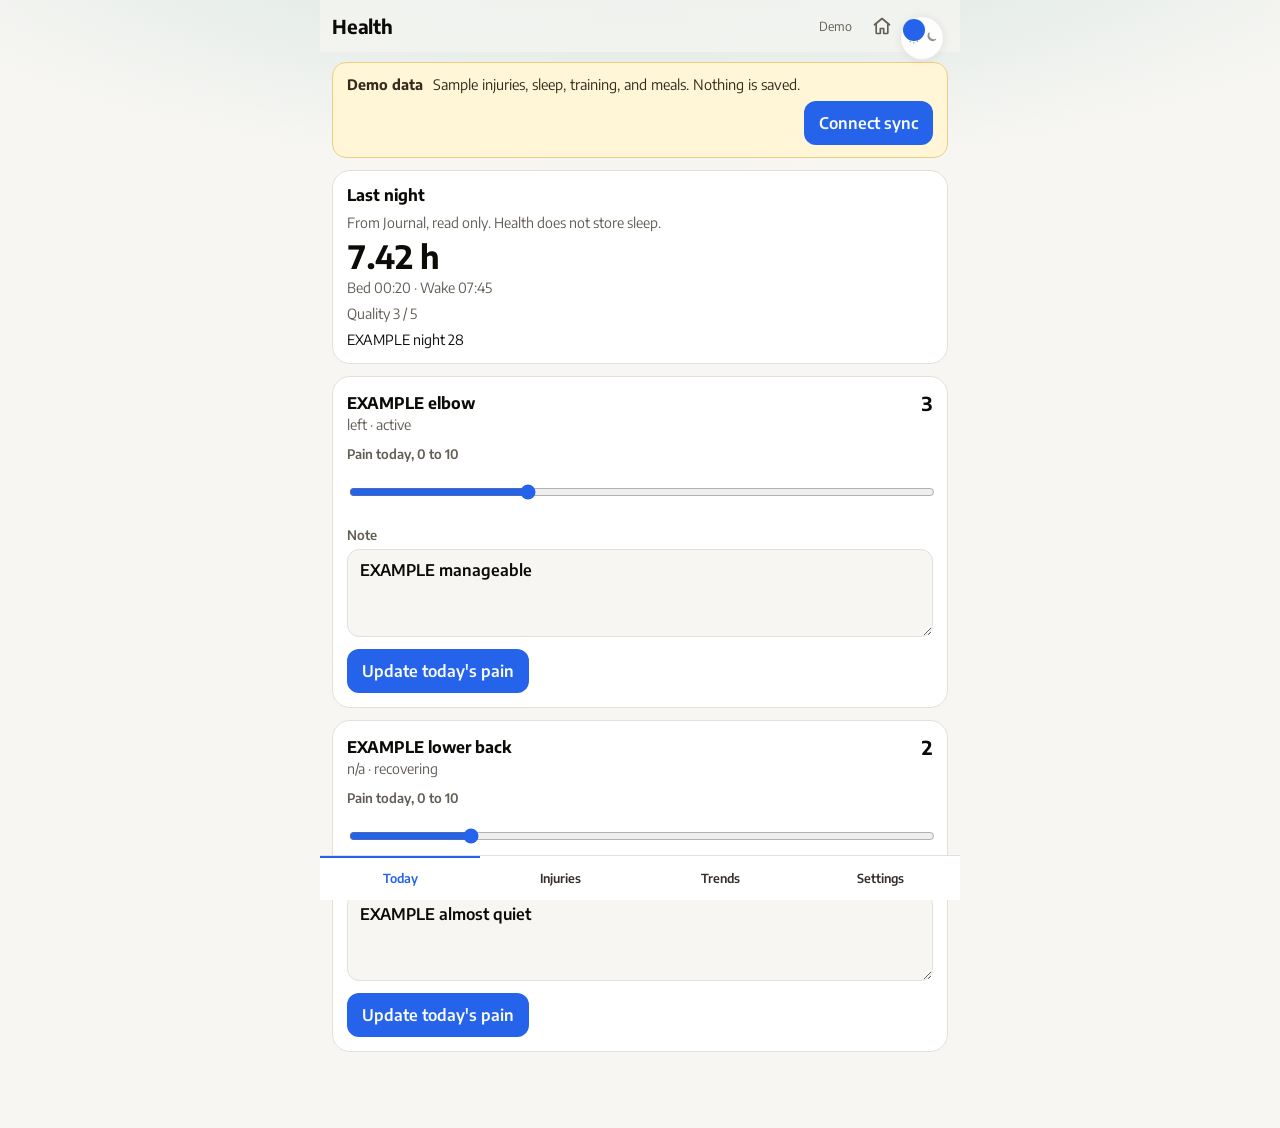
==== index.html @ a03b8b5f "Build the Health app with read-only journal sleep. Injuries and the sleep-target override are the on" ====
<!DOCTYPE html>
<html lang="en">
<head>
  <meta charset="utf-8" />
  <meta name="viewport" content="width=device-width, initial-scale=1, viewport-fit=cover" />
  <meta name="theme-color" content="#f6f4ef" />
  <meta name="description" content="Injuries, a sleep target, and read-only sleep from the journal. Training and nutrition trends stay in their own files." />
  <meta name="mobile-web-app-capable" content="yes" />
  <meta name="apple-mobile-web-app-capable" content="yes" />
  <meta name="apple-mobile-web-app-title" content="Health" />
  <meta name="format-detection" content="telephone=no" />
  <title>Health</title>
  <link rel="icon" href="data:image/svg+xml,<svg xmlns='http://www.w3.org/2000/svg' viewBox='0 0 100 100'><rect width='100' height='100' rx='22' fill='%23141414'/><path d='M50 78s-26-16-26-34a14 14 0 0 1 26-6 14 14 0 0 1 26 6c0 18-26 34-26 34z' fill='%2334d399'/></svg>" />
  <link rel="stylesheet" href="https://fonts.googleapis.com/css2?family=Encode+Sans:wght@400;500;600;700&display=swap" />
  <link rel="stylesheet" href="dong-ui/theme.css?v=1" />
  <link rel="stylesheet" href="styles.css?v=1" />
  <script src="dong-ui/theme.js"></script>
</head>
<body>
  <header>
    <h1>Health</h1>
    <span id="sync-label" aria-live="polite"></span>
    <a class="dong-home-link" href="https://dong-xuyong.github.io/" aria-label="Back to all apps" title="All apps"><svg viewBox="0 0 24 24" width="20" height="20" fill="none" stroke="currentColor" stroke-width="2" stroke-linecap="round" stroke-linejoin="round" aria-hidden="true"><path d="M3 10.5 12 3l9 7.5"/><path d="M5 9.5V20a1 1 0 0 0 1 1h4v-6h4v6h4a1 1 0 0 0 1-1V9.5"/></svg></a>
    <button type="button" data-dong-theme-toggle aria-label="Toggle color theme"></button>
  </header>
  <p id="demo-banner" class="banner" role="status" hidden><strong>Demo data</strong> <span>Sample injuries, sleep, training, and meals. Nothing is saved.</span> <button type="button" id="btn-connect">Connect sync</button></p>
  <p id="format-banner" class="banner banner-warn" role="status" hidden>Newer data format, update the app</p>
  <main id="main"></main>
  <nav class="tabs" aria-label="Health">
    <a href="#/" data-tab="today">Today</a>
    <a href="#/injuries" data-tab="injuries">Injuries</a>
    <a href="#/trends" data-tab="trends">Trends</a>
    <a href="#/settings" data-tab="settings">Settings</a>
  </nav>
  <script src="dong-ui/gh-sync.js?v=1"></script>
  <script src="core.js?v=1"></script>
  <script src="demo.js?v=1"></script>
  <script src="app.js?v=1"></script>
</body>
</html>
---- dong-ui/theme.css ----
/**
 * dong-ui — CloudCLI-inspired design tokens (original reimplementation).
 * Light: warm cream. Dark: near-black. Toggle via html.dark + theme.js.
 */

:root {
  --background: 44 22% 96%;
  --foreground: 36 25% 4%;
  --card: 0 0% 100%;
  --card-foreground: 36 25% 4%;
  --popover: 0 0% 100%;
  --popover-foreground: 36 25% 4%;
  --primary: 221.2 83.2% 53.3%;
  --primary-foreground: 210 40% 98%;
  --secondary: 44 15% 91%;
  --secondary-foreground: 36 15% 18%;
  --muted: 44 15% 91%;
  --muted-foreground: 40 8% 36%;
  --accent: 44 15% 91%;
  --accent-foreground: 36 15% 18%;
  --destructive: 0 84.2% 60.2%;
  --destructive-foreground: 210 40% 98%;
  --border: 44 14% 87%;
  --input: 44 14% 87%;
  --ring: 221.2 83.2% 53.3%;
  --radius: 0.5rem;

  --bg-hex: #f6f4ef;
  --fg-hex: #0d0b08;
  --card-hex: #ffffff;
  --primary-hex: #2563eb;
  --muted-hex: #ebeae5;
  --muted-fg-hex: #5c574f;
  --border-hex: #e2e0d9;
  --theme-color: #f6f4ef;

  --nav-glass-bg: 44 22% 96% / 0.7;
  --nav-glass-blur: 20px;
  --nav-glass-saturate: 1.8;

  --font-sans: "Encode Sans", -apple-system, BlinkMacSystemFont, "Segoe UI",
    Roboto, "Helvetica Neue", Arial, sans-serif;
  --app-accent: hsl(var(--primary));

  /* Compatibility aliases for existing app CSS (do not clobber HSL tokens) */
  --bg: hsl(var(--background));
  --bg-deep: hsl(var(--secondary));
  --bg-mid: hsl(var(--secondary));
  --bg-raised: hsl(var(--card));
  --bg-card: hsl(var(--card));
  --bg-elevated: hsl(var(--secondary));
  --ink: hsl(var(--foreground));
  --text: hsl(var(--foreground));
  --text-dim: hsl(var(--muted-foreground));
  --text-mute: hsl(var(--muted-foreground));
  --muted-text: hsl(var(--muted-foreground));
  --line: hsl(var(--border));
  --surface: hsl(var(--card) / 0.85);
  --font-body: var(--font-sans);
  --font-ui: var(--font-sans);
  --font-display: var(--font-sans);

  color-scheme: light;
}

html.dark {
  --background: 0 0% 8%;
  --foreground: 40 8% 93%;
  --card: 0 0% 12%;
  --card-foreground: 40 8% 93%;
  --popover: 0 0% 12%;
  --popover-foreground: 40 8% 93%;
  --primary: 217.2 91.2% 59.8%;
  --primary-foreground: 0 0% 8%;
  --secondary: 0 0% 17%;
  --secondary-foreground: 40 8% 93%;
  --muted: 0 0% 17%;
  --muted-foreground: 0 0% 72%;
  --accent: 0 0% 17%;
  --accent-foreground: 40 8% 93%;
  --destructive: 0 62.8% 30.6%;
  --destructive-foreground: 40 8% 93%;
  --border: 0 0% 17%;
  --input: 0 0% 23%;
  --ring: 217.2 91.2% 59.8%;

  --bg-hex: #141414;
  --fg-hex: #efeeec;
  --card-hex: #1f1f1f;
  --primary-hex: #3b82f6;
  --muted-hex: #2b2b2b;
  --muted-fg-hex: #b8b8b8;
  --border-hex: #2b2b2b;
  --theme-color: #141414;

  --nav-glass-bg: 0 0% 12% / 0.55;
  --nav-glass-blur: 24px;
  --nav-glass-saturate: 1.6;

  --bg: hsl(var(--background));
  --bg-deep: hsl(0 0% 6%);
  --bg-mid: hsl(var(--secondary));
  --bg-raised: hsl(var(--card));
  --bg-card: hsl(var(--card));
  --bg-elevated: hsl(var(--secondary));
  --ink: hsl(var(--foreground));
  --text: hsl(var(--foreground));
  --text-dim: hsl(var(--muted-foreground));
  --text-mute: hsl(var(--muted-foreground));
  --muted-text: hsl(var(--muted-foreground));
  --line: hsl(var(--border));
  --surface: hsl(var(--card) / 0.9);

  color-scheme: dark;
}

*,
*::before,
*::after {
  box-sizing: border-box;
}

html {
  -webkit-text-size-adjust: 100%;
}

body {
  margin: 0;
  min-height: 100vh;
  font-family: var(--font-sans);
  color: hsl(var(--foreground));
  background: hsl(var(--background));
  -webkit-font-smoothing: antialiased;
  -moz-osx-font-smoothing: grayscale;
}

body,
div,
section,
article,
aside,
header,
footer,
nav,
main,
h1,
h2,
h3,
h4,
h5,
h6,
p,
span,
ul,
ol,
li,
table,
tr,
td,
th,
form,
label {
  transition: background-color 200ms ease-in-out, border-color 200ms ease-in-out,
    color 200ms ease-in-out;
}

@media (prefers-reduced-motion: reduce) {
  *,
  *::before,
  *::after {
    animation-duration: 0.01ms !important;
    animation-iteration-count: 1 !important;
    transition-duration: 0.01ms !important;
  }
}

.nav-glass {
  background: hsl(var(--nav-glass-bg));
  backdrop-filter: blur(var(--nav-glass-blur)) saturate(var(--nav-glass-saturate));
  -webkit-backdrop-filter: blur(var(--nav-glass-blur))
    saturate(var(--nav-glass-saturate));
}

.ui-card {
  background: hsl(var(--card));
  color: hsl(var(--card-foreground));
  border: 1px solid hsl(var(--border) / 0.7);
  border-radius: calc(var(--radius) + 4px);
  box-shadow: 0 1px 2px hsl(0 0% 0% / 0.04);
}

.ui-btn {
  display: inline-flex;
  align-items: center;
  justify-content: center;
  gap: 0.4rem;
  height: 2.5rem;
  padding: 0 1rem;
  border-radius: var(--radius);
  border: 1px solid transparent;
  font-family: var(--font-sans);
  font-size: 0.875rem;
  font-weight: 500;
  cursor: pointer;
  background: hsl(var(--primary));
  color: hsl(var(--primary-foreground));
  transition: background-color 150ms ease, border-color 150ms ease,
    transform 100ms ease;
}

.ui-btn:hover {
  filter: brightness(1.05);
}

.ui-btn:focus-visible {
  outline: none;
  box-shadow: 0 0 0 3px hsl(var(--ring) / 0.35);
}

.ui-btn-ghost {
  background: hsl(var(--secondary));
  color: hsl(var(--secondary-foreground));
  border-color: hsl(var(--border) / 0.6);
}

.dong-theme-toggle {
  position: fixed;
  top: max(0.75rem, env(safe-area-inset-top));
  right: max(0.75rem, env(safe-area-inset-right));
  z-index: 1000;
  display: inline-flex;
  align-items: center;
  justify-content: center;
  width: 2.75rem;
  height: 1.75rem;
  padding: 0;
  border: 1px solid hsl(var(--border) / 0.7);
  border-radius: 999px;
  background: hsl(var(--card) / 0.85);
  backdrop-filter: blur(12px) saturate(1.4);
  -webkit-backdrop-filter: blur(12px) saturate(1.4);
  color: hsl(var(--foreground));
  cursor: pointer;
  box-shadow: 0 1px 8px hsl(0 0% 0% / 0.08);
}

.dong-theme-toggle:focus-visible {
  outline: none;
  box-shadow: 0 0 0 3px hsl(var(--ring) / 0.35);
}

.dong-theme-toggle__track {
  position: relative;
  width: 100%;
  height: 100%;
  display: flex;
  align-items: center;
  justify-content: space-between;
  padding: 0 0.35rem;
}

.dong-theme-toggle__icon {
  width: 0.85rem;
  height: 0.85rem;
  opacity: 0.45;
}

.dong-theme-toggle__icon.is-active {
  opacity: 1;
  color: hsl(var(--primary));
}

.dong-theme-toggle__knob {
  position: absolute;
  top: 2px;
  left: 2px;
  width: calc(1.75rem - 6px);
  height: calc(1.75rem - 6px);
  border-radius: 999px;
  background: hsl(var(--primary));
  transition: transform 180ms cubic-bezier(0.4, 0, 0.2, 1);
  pointer-events: none;
}

html.dark .dong-theme-toggle__knob {
  transform: translateX(1rem);
}

.dong-topbar {
  position: sticky;
  top: 0;
  z-index: 50;
  display: flex;
  align-items: center;
  justify-content: space-between;
  gap: 0.75rem;
  min-height: 3rem;
  padding: 0.5rem 1rem;
  padding-top: max(0.5rem, env(safe-area-inset-top));
  border-bottom: 1px solid hsl(var(--border) / 0.5);
}

.dong-topbar .dong-theme-toggle {
  position: static;
}

.dong-home-link {
  display: inline-flex;
  align-items: center;
  justify-content: center;
  flex-shrink: 0;
  width: 44px;
  height: 44px;
  margin-left: auto;
  border-radius: 999px;
  color: hsl(var(--muted-foreground));
  text-decoration: none;
  transition: color 0.15s, background-color 0.15s;
}

.dong-home-link:hover,
.dong-home-link:focus-visible {
  color: hsl(var(--foreground));
  background: hsl(var(--muted-foreground) / 0.12);
}

/* App headers often push the toggle right with an auto margin; the link takes that role. */
.dong-home-link + .dong-theme-toggle {
  margin-left: 0 !important;
}
---- styles.css ----
*,
*::before,
*::after {
  box-sizing: border-box;
}

html,
body {
  overflow-x: hidden;
}

body {
  --tint: 168 62% 32%;
  --tint2: 174 48% 42%;
  font-family: var(--font-sans);
  color: var(--ink);
  background:
    radial-gradient(1200px 420px at 50% -120px, hsl(var(--tint) / 0.18), transparent 70%),
    var(--bg);
  background-attachment: fixed;
  max-width: 640px;
  margin: 0 auto;
  padding:
    0
    max(12px, env(safe-area-inset-right))
    calc(76px + env(safe-area-inset-bottom))
    max(12px, env(safe-area-inset-left));
}


html.dark body {
  --tint: 168 48% 62%;
  --tint2: 174 40% 70%;
}

header {
  position: sticky;
  top: 0;
  z-index: 4;
  display: flex;
  align-items: center;
  gap: 8px;
  min-height: calc(52px + env(safe-area-inset-top));
  padding-top: env(safe-area-inset-top);
  margin: 0 -12px;
  padding-right: 4px;
  padding-left: 12px;
  background: hsl(var(--nav-glass-bg));
  backdrop-filter: blur(var(--nav-glass-blur)) saturate(var(--nav-glass-saturate));
  -webkit-backdrop-filter: blur(var(--nav-glass-blur)) saturate(var(--nav-glass-saturate));
}

header h1 {
  margin: 0;
  flex-shrink: 0;
  font-size: 1.2rem;
  font-weight: 700;
  letter-spacing: -0.01em;
}

#sync-label {
  flex: 1;
  min-width: 0;
  text-align: right;
  font-size: 0.78rem;
  color: var(--text-dim);
  white-space: nowrap;
  overflow: hidden;
  text-overflow: ellipsis;
}

header [data-dong-theme-toggle] {
  position: relative;
  flex-shrink: 0;
}

header [data-dong-theme-toggle]::after {
  content: "";
  position: absolute;
  inset: -8px;
}

.banner {
  display: flex;
  flex-wrap: wrap;
  align-items: center;
  gap: 0.4rem 0.65rem;
  margin: 10px 0 0;
  padding: 0.7rem 0.85rem;
  border-radius: 14px;
  background: hsl(48 96% 92%);
  border: 1px solid hsl(43 74% 72%);
  color: hsl(32 35% 16%);
  font-size: 0.9rem;
  line-height: 1.45;
}

.banner[hidden] {
  display: none;
}

html.dark .banner {
  background: hsl(42 30% 15%);
  border-color: hsl(42 36% 28%);
  color: hsl(45 45% 92%);
}

.banner-warn {
  background: hsl(0 70% 96%);
  border-color: hsl(0 60% 78%);
  color: hsl(0 45% 28%);
}

html.dark .banner-warn {
  background: hsl(0 30% 16%);
  border-color: hsl(0 40% 32%);
  color: hsl(0 40% 92%);
}

.card {
  background: hsl(var(--card));
  border: 1px solid hsl(var(--border));
  border-radius: 18px;
  padding: 14px;
  margin: 12px 0 0;
}

.card h2,
.section-title {
  margin: 0 0 8px;
  font-size: 1rem;
  font-weight: 700;
}

.lede,
.muted,
.meta,
.note,
.warn {
  margin: 0;
  color: hsl(var(--muted-foreground));
  font-size: 0.88rem;
  line-height: 1.4;
  overflow-wrap: anywhere;
}

.warn {
  color: hsl(var(--destructive));
}

.stat-num {
  margin: 8px 0 0;
  font-size: 2rem;
  font-weight: 700;
  letter-spacing: -0.03em;
  line-height: 1;
  font-variant-numeric: tabular-nums;
}

.meta,
.note {
  margin-top: 6px;
}

.note {
  color: hsl(var(--foreground));
}

.stack {
  display: flex;
  flex-direction: column;
  gap: 10px;
}

.pain-card h3 {
  margin: 0;
  font-size: 1rem;
  overflow-wrap: anywhere;
}

.pain-top,
.row-top,
.editor-top {
  display: flex;
  align-items: center;
  justify-content: space-between;
  gap: 8px;
}

.pain-val {
  font-variant-numeric: tabular-nums;
  font-size: 1.2rem;
}

label.field {
  display: flex;
  flex-direction: column;
  gap: 6px;
  margin-top: 10px;
  font-size: 0.82rem;
  font-weight: 600;
  color: hsl(var(--muted-foreground));
}

input,
select,
textarea,
button {
  font: inherit;
  font-size: 16px;
  color: hsl(var(--foreground));
}

input,
select,
textarea {
  width: 100%;
  min-height: 44px;
  padding: 10px 12px;
  border-radius: 12px;
  border: 1px solid hsl(var(--border));
  background: hsl(var(--background));
}

textarea {
  min-height: 88px;
  resize: vertical;
}

input[type="range"] {
  padding: 0;
  accent-color: hsl(var(--primary));
  background: transparent;
  border: 0;
}

button,
.tabs a,
.btn {
  min-height: 44px;
  min-width: 44px;
  border-radius: 12px;
  border: 1px solid hsl(var(--border));
  background: hsl(var(--secondary));
  color: hsl(var(--secondary-foreground));
  padding: 0 14px;
  text-decoration: none;
  display: inline-flex;
  align-items: center;
  justify-content: center;
  font-weight: 600;
}

.btn-primary,
button.primary {
  background: hsl(var(--primary));
  color: hsl(var(--primary-foreground));
  border-color: transparent;
}

.btn-row {
  display: flex;
  flex-wrap: wrap;
  gap: 8px;
  margin-top: 12px;
}

.injury-link {
  display: block;
  text-decoration: none;
  color: inherit;
}

.injury-link h3 {
  margin: 0;
  font-size: 1rem;
  overflow-wrap: anywhere;
}

.chip {
  flex-shrink: 0;
  min-height: 28px;
  padding: 4px 10px;
  border-radius: 999px;
  font-size: 0.75rem;
  font-weight: 700;
  background: hsl(var(--muted));
  color: hsl(var(--foreground));
}

.chip.active { background: hsl(0 70% 92%); color: hsl(0 55% 32%); }
.chip.recovering { background: hsl(40 90% 88%); color: hsl(28 60% 28%); }
.chip.resolved { background: hsl(152 45% 88%); color: hsl(160 45% 22%); }

html.dark .chip.active { background: hsl(0 40% 22%); color: hsl(0 70% 86%); }
html.dark .chip.recovering { background: hsl(36 40% 20%); color: hsl(40 80% 86%); }
html.dark .chip.resolved { background: hsl(160 30% 18%); color: hsl(152 50% 84%); }

.checkin {
  padding: 8px 0;
  border-top: 1px solid hsl(var(--border));
}

.checkin p {
  margin: 0;
  overflow-wrap: anywhere;
}

.stats {
  display: grid;
  grid-template-columns: 1fr 1fr;
  gap: 8px;
  margin-top: 12px;
}

.stat {
  background: hsl(var(--card));
  border: 1px solid hsl(var(--border));
  border-radius: 16px;
  padding: 10px 12px;
  min-width: 0;
}

.stat b {
  display: block;
  font-size: 1.05rem;
  font-variant-numeric: tabular-nums;
  overflow-wrap: anywhere;
}

.stat span {
  display: block;
  margin-top: 2px;
  color: hsl(var(--muted-foreground));
  font-size: 0.75rem;
  line-height: 1.3;
}

.window-toggle {
  display: flex;
  gap: 8px;
  margin-top: 12px;
}

.window-toggle button {
  flex: 1;
}

.window-toggle button[aria-pressed="true"] {
  background: hsl(var(--primary));
  color: hsl(var(--primary-foreground));
  border-color: transparent;
}

.chart {
  margin: 8px 0 0;
}

.chart figcaption,
.legend {
  color: hsl(var(--muted-foreground));
  font-size: 0.78rem;
  line-height: 1.35;
}

.chart svg {
  display: block;
  width: 100%;
  height: auto;
  max-width: 100%;
}

.chart text {
  fill: hsl(var(--muted-foreground));
  font-size: 11px;
  font-family: var(--font-sans);
}

.chart-grid { stroke: hsl(var(--border)); stroke-width: 1; }
.chart-bar { fill: hsl(var(--primary) / 0.45); }
.chart-set { fill: hsl(var(--muted-foreground) / 0.28); }
.chart-line { fill: none; stroke: hsl(var(--foreground)); stroke-width: 2; stroke-linejoin: round; stroke-linecap: round; }
.chart-avg { fill: none; stroke: hsl(var(--primary)); stroke-width: 2; stroke-linejoin: round; stroke-linecap: round; }
.chart-target { fill: none; stroke: hsl(var(--destructive)); stroke-width: 1.5; stroke-dasharray: 4 4; }
.chart-dot { fill: hsl(var(--foreground)); }
.chart-pain-0 { stroke: hsl(var(--primary)); }
.chart-pain-1 { stroke: hsl(12 76% 48%); }
.chart-pain-2 { stroke: hsl(168 55% 32%); }
.chart-pain-3 { stroke: hsl(280 45% 48%); }

html.dark .chart-pain-2 { stroke: hsl(168 50% 62%); }

.legend {
  display: flex;
  flex-wrap: wrap;
  gap: 6px 10px;
  margin-top: 6px;
}

.legend i {
  display: inline-block;
  width: 10px;
  height: 10px;
  border-radius: 99px;
  margin-right: 4px;
  vertical-align: -1px;
  background: hsl(var(--foreground));
}

.legend i.chart-pain-0,
.legend i.swatch-avg { background: hsl(var(--primary)); }
.legend i.chart-pain-1 { background: hsl(12 76% 48%); }
.legend i.chart-pain-2 { background: hsl(168 55% 32%); }
.legend i.chart-pain-3 { background: hsl(280 45% 48%); }

html.dark .legend i.chart-pain-2 { background: hsl(168 50% 62%); }

.tabs {
  position: fixed;
  left: 0;
  right: 0;
  bottom: 0;
  z-index: 5;
  display: flex;
  max-width: 640px;
  margin: 0 auto;
  background: hsl(var(--card));
  border-top: 1px solid hsl(var(--border));
  padding-bottom: env(safe-area-inset-bottom);
}

.tabs a {
  flex: 1;
  min-width: 0;
  border: 0;
  border-radius: 0;
  background: transparent;
  font-size: 0.78rem;
  padding: 0 4px;
}

.tabs a[aria-current="page"] {
  color: hsl(var(--primary));
  box-shadow: inset 0 2px 0 hsl(var(--primary));
}

#btn-connect {
  margin-left: auto;
  background: hsl(var(--primary));
  color: hsl(var(--primary-foreground));
  border-color: transparent;
}

.empty {
  text-align: center;
  color: hsl(var(--muted-foreground));
  padding: 28px 12px;
}
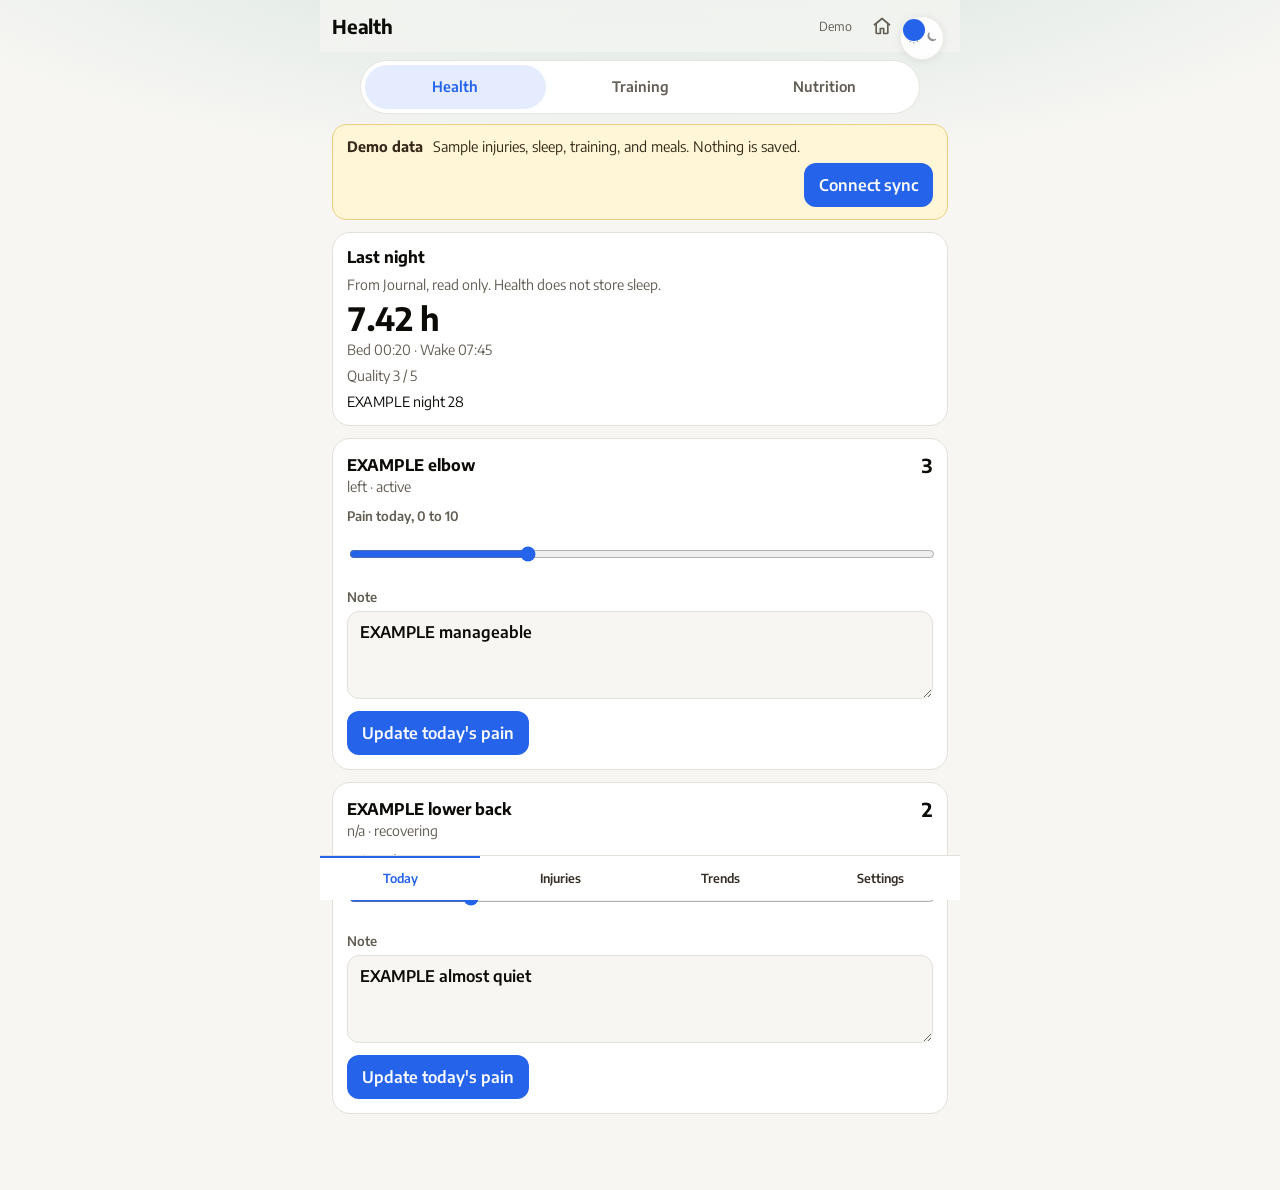
==== commit 1026ba01: "Add the Health suite nav and home-screen manifest. Health, Training, and Nutrition share one pill na" ====
--- a/index.html
+++ b/index.html
@@ -4,6 +4,7 @@
   <meta charset="utf-8" />
   <meta name="viewport" content="width=device-width, initial-scale=1, viewport-fit=cover" />
   <meta name="theme-color" content="#f6f4ef" />
+  <link rel="manifest" href="manifest.webmanifest" />
   <meta name="description" content="Injuries, a sleep target, and read-only sleep from the journal. Training and nutrition trends stay in their own files." />
   <meta name="mobile-web-app-capable" content="yes" />
   <meta name="apple-mobile-web-app-capable" content="yes" />
@@ -14,6 +15,7 @@
   <link rel="stylesheet" href="https://fonts.googleapis.com/css2?family=Encode+Sans:wght@400;500;600;700&display=swap" />
   <link rel="stylesheet" href="dong-ui/theme.css?v=1" />
   <link rel="stylesheet" href="styles.css?v=1" />
+  <link rel="stylesheet" href="suite.css?v=1" />
   <script src="dong-ui/theme.js"></script>
 </head>
 <body>
@@ -23,6 +25,11 @@
     <a class="dong-home-link" href="https://dong-xuyong.github.io/" aria-label="Back to all apps" title="All apps"><svg viewBox="0 0 24 24" width="20" height="20" fill="none" stroke="currentColor" stroke-width="2" stroke-linecap="round" stroke-linejoin="round" aria-hidden="true"><path d="M3 10.5 12 3l9 7.5"/><path d="M5 9.5V20a1 1 0 0 0 1 1h4v-6h4v6h4a1 1 0 0 0 1-1V9.5"/></svg></a>
     <button type="button" data-dong-theme-toggle aria-label="Toggle color theme"></button>
   </header>
+  <nav class="suite-nav" aria-label="Health sections">
+    <a href="/health/" aria-current="page">Health</a>
+    <a href="/health/training/">Training</a>
+    <a href="/health/nutrition/">Nutrition</a>
+  </nav>
   <p id="demo-banner" class="banner" role="status" hidden><strong>Demo data</strong> <span>Sample injuries, sleep, training, and meals. Nothing is saved.</span> <button type="button" id="btn-connect">Connect sync</button></p>
   <p id="format-banner" class="banner banner-warn" role="status" hidden>Newer data format, update the app</p>
   <main id="main"></main>
--- a/suite.css
+++ b/suite.css
@@ -0,0 +1,8 @@
+.suite-nav { display: flex; gap: 4px; margin: 8px 12px 0; padding: 4px; border-radius: 999px;
+  background: hsl(var(--card)); border: 1px solid hsl(var(--border) / 0.8); max-width: 560px; }
+@media (min-width: 600px) { .suite-nav { margin: 8px auto 0; } }
+.suite-nav a { flex: 1 1 0; display: flex; align-items: center; justify-content: center; min-height: 44px;
+  padding: 0 8px; border-radius: 999px; font: 600 0.9rem/1.1 "Encode Sans", system-ui, sans-serif;
+  color: var(--muted-text); text-decoration: none; white-space: nowrap; }
+.suite-nav a[aria-current="page"] { background: hsl(var(--primary) / 0.12); color: hsl(var(--primary)); }
+.suite-nav a:focus-visible { outline: 2px solid hsl(var(--primary)); outline-offset: 2px; }
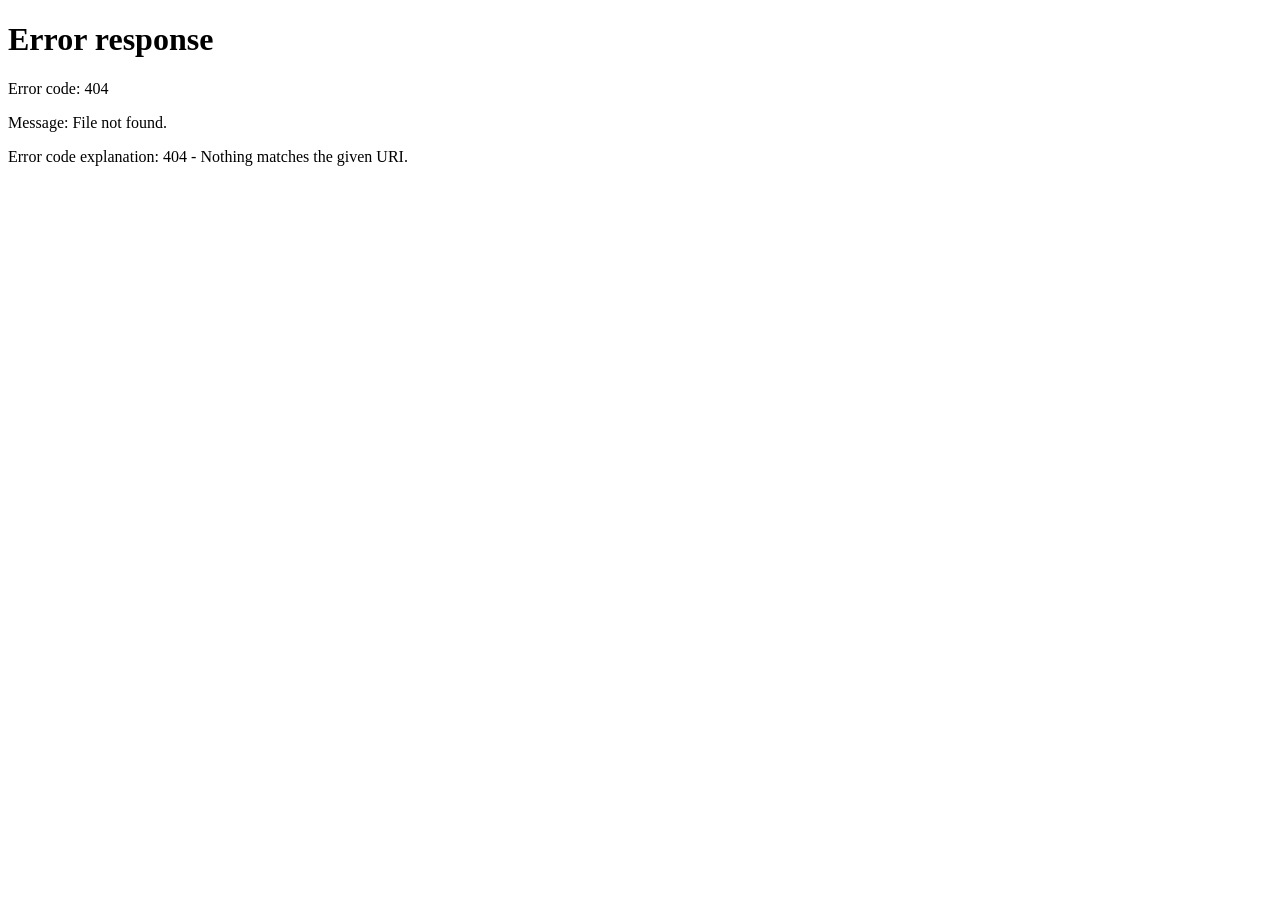
==== commit 93b5a2bf: "Open Nutrition from /health/ and collapse each suite section. Move the health overview to /health/ov" ====
--- a/index.html
+++ b/index.html
@@ -2,46 +2,21 @@
 <html lang="en">
 <head>
   <meta charset="utf-8" />
-  <meta name="viewport" content="width=device-width, initial-scale=1, viewport-fit=cover" />
-  <meta name="theme-color" content="#f6f4ef" />
-  <link rel="manifest" href="manifest.webmanifest" />
-  <meta name="description" content="Injuries, a sleep target, and read-only sleep from the journal. Training and nutrition trends stay in their own files." />
-  <meta name="mobile-web-app-capable" content="yes" />
-  <meta name="apple-mobile-web-app-capable" content="yes" />
-  <meta name="apple-mobile-web-app-title" content="Health" />
-  <meta name="format-detection" content="telephone=no" />
-  <title>Health</title>
-  <link rel="icon" href="data:image/svg+xml,<svg xmlns='http://www.w3.org/2000/svg' viewBox='0 0 100 100'><rect width='100' height='100' rx='22' fill='%23141414'/><path d='M50 78s-26-16-26-34a14 14 0 0 1 26-6 14 14 0 0 1 26 6c0 18-26 34-26 34z' fill='%2334d399'/></svg>" />
-  <link rel="stylesheet" href="https://fonts.googleapis.com/css2?family=Encode+Sans:wght@400;500;600;700&display=swap" />
-  <link rel="stylesheet" href="dong-ui/theme.css?v=1" />
-  <link rel="stylesheet" href="styles.css?v=1" />
-  <link rel="stylesheet" href="suite.css?v=1" />
-  <script src="dong-ui/theme.js"></script>
+  <meta name="viewport" content="width=device-width, initial-scale=1" />
+  <meta name="robots" content="noindex" />
+  <title>Health · Nutrition</title>
+  <link rel="canonical" href="https://dong-xuyong.github.io/health/nutrition/" />
+  <script>
+    (function () {
+      var hash = location.hash || "";
+      var healthHash = /^#\/(?:$|injuries(?:\/|$)|trends(?:\/|$)|settings(?:\/|$))/.test(hash);
+      var base = healthHash ? "/health/overview/" : "/health/nutrition/";
+      location.replace(base + location.search + hash);
+    })();
+  </script>
+  <noscript><meta http-equiv="refresh" content="0; url=/health/nutrition/" /></noscript>
 </head>
 <body>
-  <header>
-    <h1>Health</h1>
-    <span id="sync-label" aria-live="polite"></span>
-    <a class="dong-home-link" href="https://dong-xuyong.github.io/" aria-label="Back to all apps" title="All apps"><svg viewBox="0 0 24 24" width="20" height="20" fill="none" stroke="currentColor" stroke-width="2" stroke-linecap="round" stroke-linejoin="round" aria-hidden="true"><path d="M3 10.5 12 3l9 7.5"/><path d="M5 9.5V20a1 1 0 0 0 1 1h4v-6h4v6h4a1 1 0 0 0 1-1V9.5"/></svg></a>
-    <button type="button" data-dong-theme-toggle aria-label="Toggle color theme"></button>
-  </header>
-  <nav class="suite-nav" aria-label="Health sections">
-    <a href="/health/" aria-current="page">Health</a>
-    <a href="/health/training/">Training</a>
-    <a href="/health/nutrition/">Nutrition</a>
-  </nav>
-  <p id="demo-banner" class="banner" role="status" hidden><strong>Demo data</strong> <span>Sample injuries, sleep, training, and meals. Nothing is saved.</span> <button type="button" id="btn-connect">Connect sync</button></p>
-  <p id="format-banner" class="banner banner-warn" role="status" hidden>Newer data format, update the app</p>
-  <main id="main"></main>
-  <nav class="tabs" aria-label="Health">
-    <a href="#/" data-tab="today">Today</a>
-    <a href="#/injuries" data-tab="injuries">Injuries</a>
-    <a href="#/trends" data-tab="trends">Trends</a>
-    <a href="#/settings" data-tab="settings">Settings</a>
-  </nav>
-  <script src="dong-ui/gh-sync.js?v=1"></script>
-  <script src="core.js?v=1"></script>
-  <script src="demo.js?v=1"></script>
-  <script src="app.js?v=1"></script>
+  <p>Nutrition is at <a href="/health/nutrition/">/health/nutrition/</a>. The health overview is at <a href="/health/overview/">/health/overview/</a>.</p>
 </body>
 </html>
